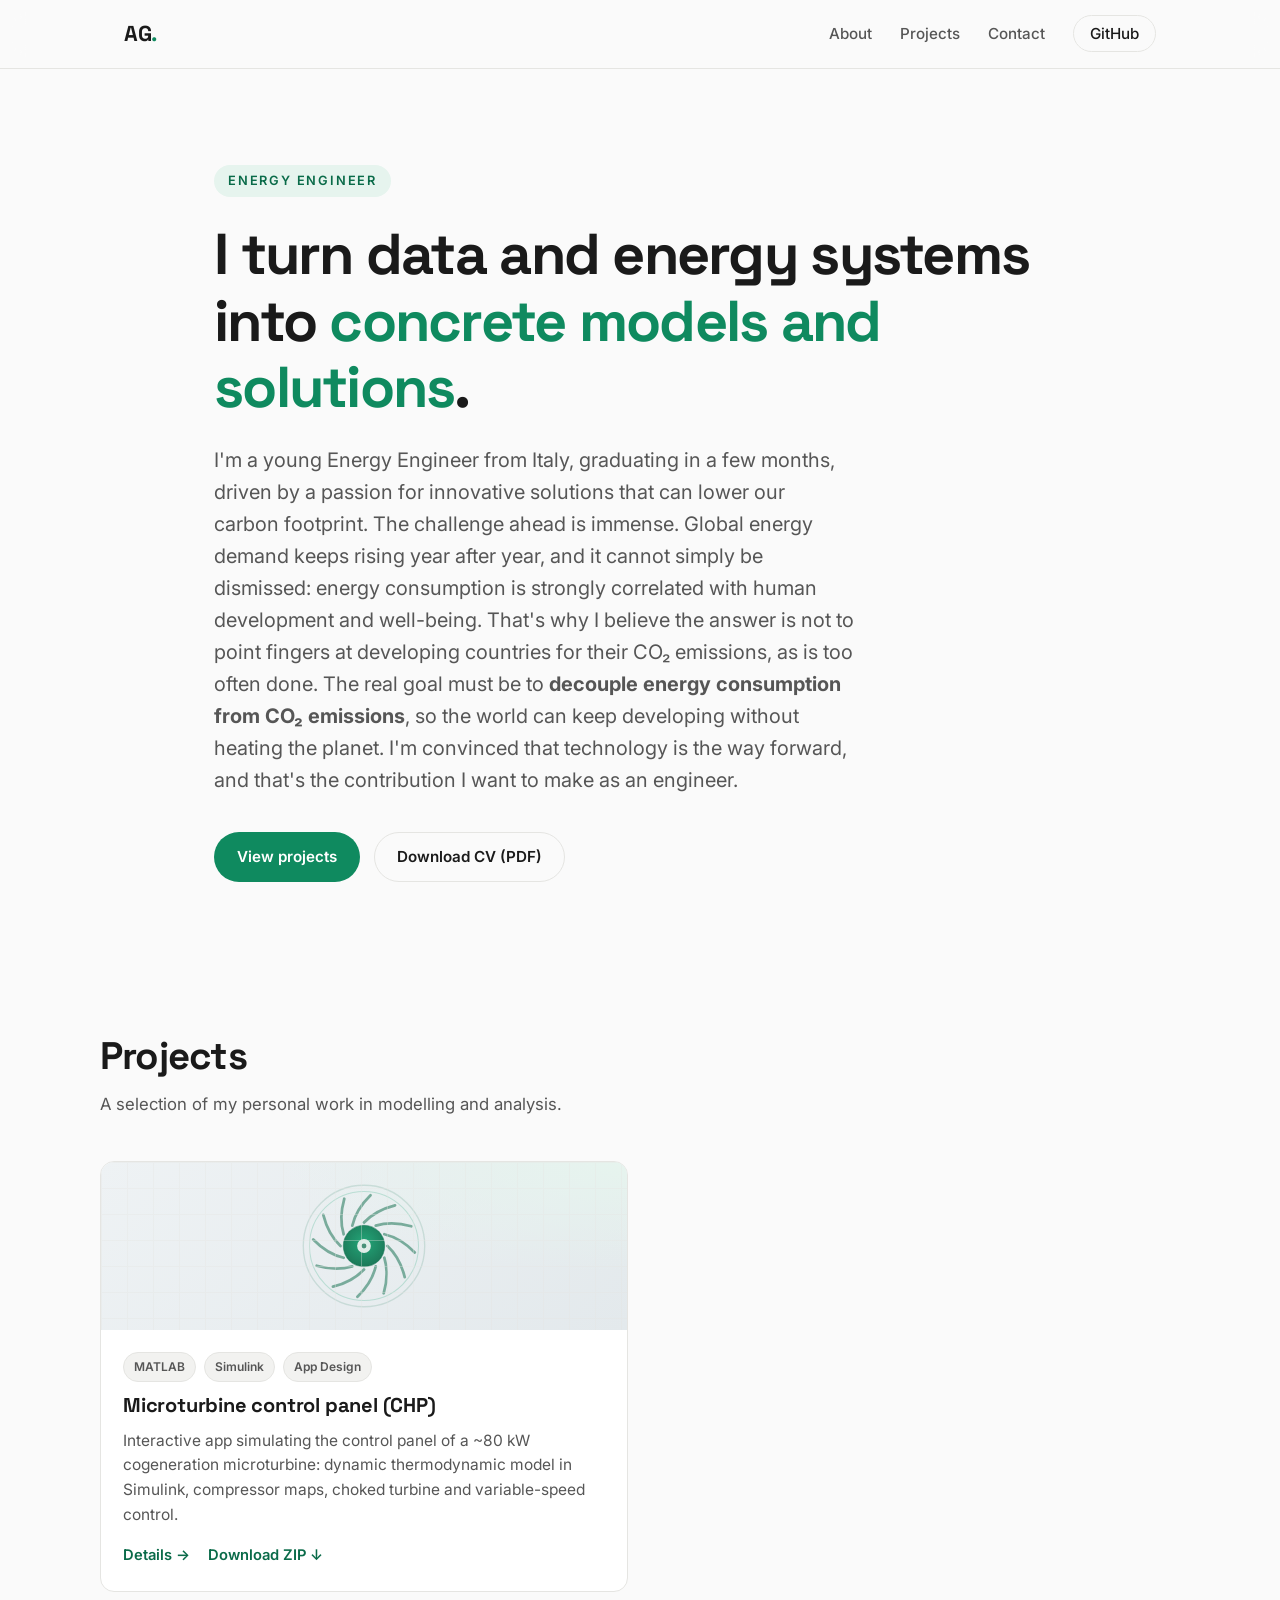
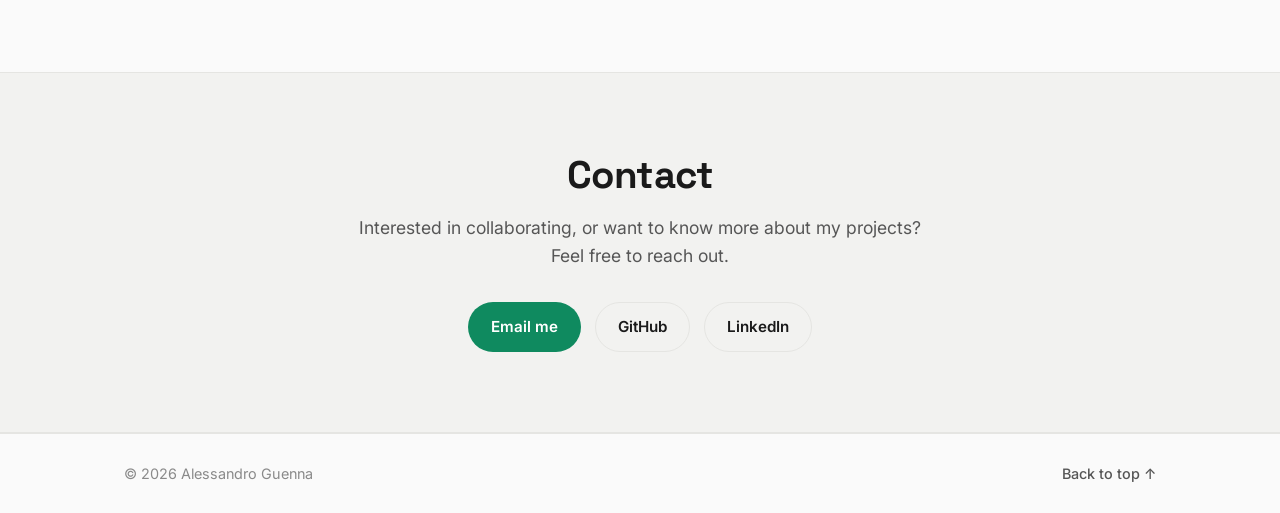
==== index.html @ 4138d8d6 "Add centrifugal-impeller illustration to project thumbnail Original SVG artwork (centrifugal compres" ====
<!DOCTYPE html>
<html lang="en">
<head>
  <meta charset="UTF-8" />
  <meta name="viewport" content="width=device-width, initial-scale=1.0" />
  <title>Alessandro Guenna — Energy Engineer</title>
  <meta name="description" content="Portfolio of Alessandro Guenna, energy engineer. Personal projects in modelling, simulation and data analysis with MATLAB and Python." />

  <!-- Open Graph (link preview) -->
  <meta property="og:title" content="Alessandro Guenna — Energy Engineer" />
  <meta property="og:description" content="Energy engineering projects with MATLAB and Python." />
  <meta property="og:type" content="website" />

  <link rel="preconnect" href="https://fonts.googleapis.com" />
  <link rel="preconnect" href="https://fonts.gstatic.com" crossorigin />
  <link href="https://fonts.googleapis.com/css2?family=Inter:wght@400;500;600;700&family=Space+Grotesk:wght@500;600;700&display=swap" rel="stylesheet" />
  <link rel="stylesheet" href="styles.css" />
</head>
<body>
  <!-- ===== Header / Navigation ===== -->
  <header class="site-header" id="top">
    <nav class="nav container">
      <a href="#top" class="nav__brand">AG<span class="nav__brand-dot">.</span></a>

      <button class="nav__toggle" aria-label="Open menu" aria-expanded="false">
        <span></span><span></span><span></span>
      </button>

      <ul class="nav__links">
        <li><a href="#about">About</a></li>
        <li><a href="#projects">Projects</a></li>
        <li><a href="#contact">Contact</a></li>
        <li><a href="https://github.com/alessandroGuenna" target="_blank" rel="noopener" class="nav__github">GitHub</a></li>
      </ul>
    </nav>
  </header>

  <main>
    <!-- ===== Hero / About ===== -->
    <section class="hero container" id="about">
      <p class="hero__eyebrow">Energy Engineer</p>
      <h1 class="hero__title">
        I turn data and energy systems<br />
        into <span class="accent">concrete models and solutions</span>.
      </h1>
      <p class="hero__lead">
        I'm a young Energy Engineer from Italy, graduating in a few months, driven by a
        passion for innovative solutions that can lower our carbon footprint. The challenge
        ahead is immense. Global energy demand keeps rising year after year, and it cannot
        simply be dismissed: energy consumption is strongly correlated with human development
        and well-being. That's why I believe the answer is not to point fingers at developing
        countries for their CO₂ emissions, as is too often done. The real goal must be to
        <strong>decouple energy consumption from CO₂ emissions</strong>, so the world can keep
        developing without heating the planet. I'm convinced that technology is the way
        forward, and that's the contribution I want to make as an engineer.
      </p>
      <div class="hero__actions">
        <a href="#projects" class="btn btn--primary">View projects</a>
        <a href="CV_alessandroGuenna.pdf" class="btn btn--ghost" download>Download CV (PDF)</a>
      </div>
    </section>

    <!-- ===== Projects ===== -->
    <section class="section container" id="projects">
      <div class="section__head">
        <h2 class="section__title">Projects</h2>
        <p class="section__subtitle">A selection of my personal work in modelling and analysis.</p>
      </div>

      <div class="projects">
        <!-- Project 1 -->
        <article class="project-card">
          <div class="project-card__thumb project-card__thumb--compressor" data-label="MATLAB"></div>
          <div class="project-card__body">
            <div class="project-card__tags">
              <span class="tag">MATLAB</span>
              <span class="tag">Simulink</span>
              <span class="tag">App Design</span>
            </div>
            <h3 class="project-card__title">Microturbine control panel (CHP)</h3>
            <p class="project-card__desc">
              Interactive app simulating the control panel of a ~80 kW cogeneration
              microturbine: dynamic thermodynamic model in Simulink, compressor
              maps, choked turbine and variable-speed control.
            </p>
            <div class="project-card__links">
              <a href="projects/microturbine/">Details →</a>
              <a href="projects/microturbine/microturbine-control-panel.zip" download>Download ZIP ↓</a>
            </div>
          </div>
        </article>
      </div>
    </section>

    <!-- ===== Contact ===== -->
    <section class="section section--alt" id="contact">
      <div class="container contact">
        <h2 class="section__title">Contact</h2>
        <p class="contact__lead">
          Interested in collaborating, or want to know more about my projects?
          Feel free to reach out.
        </p>
        <div class="contact__links">
          <a href="mailto:guennaalessandro@gmail.com" class="btn btn--primary">Email me</a>
          <a href="https://github.com/alessandroGuenna" target="_blank" rel="noopener" class="btn btn--ghost">GitHub</a>
          <a href="https://www.linkedin.com/in/alessandro-guenna/" target="_blank" rel="noopener" class="btn btn--ghost">LinkedIn</a>
        </div>
      </div>
    </section>
  </main>

  <!-- ===== Footer ===== -->
  <footer class="site-footer">
    <div class="container site-footer__inner">
      <span>© <span id="year"></span> Alessandro Guenna</span>
      <a href="#top" class="site-footer__top">Back to top ↑</a>
    </div>
  </footer>

  <script src="script.js"></script>
</body>
</html>
---- styles.css ----
/* ===================================================================
   Alessandro Guenna — Portfolio
   Stile minimale e pulito. Palette chiara con accento "energia".
   =================================================================== */

/* ----- Variabili di tema ----- */
:root {
  --bg: #fafafa;
  --bg-alt: #f2f2f0;
  --surface: #ffffff;
  --text: #1a1a1a;
  --text-soft: #565656;
  --text-faint: #8a8a8a;
  --border: #e5e5e2;
  --accent: #0f8a5f;          /* verde energia */
  --accent-soft: #e6f4ee;
  --accent-strong: #0a6b49;
  --radius: 14px;
  --radius-sm: 8px;
  --maxw: 1080px;
  --shadow: 0 1px 2px rgba(0,0,0,.04), 0 8px 24px rgba(0,0,0,.05);
  --font-sans: "Inter", system-ui, -apple-system, "Segoe UI", Roboto, sans-serif;
  --font-display: "Space Grotesk", var(--font-sans);
}

/* ----- Reset di base ----- */
*, *::before, *::after { box-sizing: border-box; }
html { scroll-behavior: smooth; scroll-padding-top: 80px; }
body {
  margin: 0;
  font-family: var(--font-sans);
  color: var(--text);
  background: var(--bg);
  line-height: 1.6;
  -webkit-font-smoothing: antialiased;
}
img { max-width: 100%; display: block; }
a { color: inherit; text-decoration: none; }
h1, h2, h3 { font-family: var(--font-display); line-height: 1.15; margin: 0; }

.container { width: 100%; max-width: var(--maxw); margin: 0 auto; padding: 0 24px; }

/* ----- Bottoni ----- */
.btn {
  display: inline-flex;
  align-items: center;
  gap: 8px;
  padding: 12px 22px;
  border-radius: 999px;
  font-weight: 600;
  font-size: .95rem;
  border: 1.5px solid transparent;
  transition: transform .15s ease, background .2s ease, border-color .2s ease, color .2s ease;
  cursor: pointer;
}
.btn:active { transform: translateY(1px); }
.btn--primary { background: var(--accent); color: #fff; }
.btn--primary:hover { background: var(--accent-strong); }
.btn--ghost { background: transparent; color: var(--text); border-color: var(--border); }
.btn--ghost:hover { border-color: var(--accent); color: var(--accent-strong); }

/* ===================================================================
   Header / Navigazione
   =================================================================== */
.site-header {
  position: sticky;
  top: 0;
  z-index: 50;
  background: rgba(250,250,250,.8);
  backdrop-filter: saturate(180%) blur(12px);
  border-bottom: 1px solid var(--border);
}
.nav { display: flex; align-items: center; justify-content: space-between; height: 68px; }
.nav__brand {
  font-family: var(--font-display);
  font-weight: 700;
  font-size: 1.35rem;
  letter-spacing: -.02em;
}
.nav__brand-dot { color: var(--accent); }
.nav__links { display: flex; align-items: center; gap: 28px; list-style: none; margin: 0; padding: 0; }
.nav__links a { font-size: .95rem; font-weight: 500; color: var(--text-soft); transition: color .2s ease; }
.nav__links a:hover { color: var(--text); }
.nav__github {
  padding: 8px 16px;
  border: 1.5px solid var(--border);
  border-radius: 999px;
  color: var(--text) !important;
}
.nav__github:hover { border-color: var(--accent); color: var(--accent-strong) !important; }

.nav__toggle { display: none; flex-direction: column; gap: 5px; background: none; border: none; cursor: pointer; padding: 6px; }
.nav__toggle span { width: 24px; height: 2px; background: var(--text); border-radius: 2px; transition: .25s; }

/* ===================================================================
   Hero
   =================================================================== */
.hero { padding: 96px 24px 72px; max-width: 900px; }
.hero__eyebrow {
  text-transform: uppercase;
  letter-spacing: .14em;
  font-size: .8rem;
  font-weight: 600;
  color: var(--accent-strong);
  background: var(--accent-soft);
  display: inline-block;
  padding: 6px 14px;
  border-radius: 999px;
  margin: 0 0 24px;
}
.hero__title { font-size: clamp(2.1rem, 5.5vw, 3.6rem); letter-spacing: -.03em; margin-bottom: 24px; }
.hero__title .accent { color: var(--accent); }
.hero__lead { font-size: clamp(1.05rem, 2vw, 1.25rem); color: var(--text-soft); max-width: 640px; margin: 0 0 36px; }
.hero__actions { display: flex; gap: 14px; flex-wrap: wrap; }

/* ===================================================================
   Sezioni generiche
   =================================================================== */
.section { padding: 80px 0; }
.section--alt { background: var(--bg-alt); border-top: 1px solid var(--border); border-bottom: 1px solid var(--border); }
.section__head { margin-bottom: 44px; }
.section__title { font-size: clamp(1.7rem, 3.5vw, 2.4rem); letter-spacing: -.02em; }
.section__subtitle { color: var(--text-soft); font-size: 1.05rem; margin: 12px 0 0; }

/* ===================================================================
   Progetti
   =================================================================== */
.projects { display: grid; grid-template-columns: repeat(2, 1fr); gap: 24px; }
.project-card {
  background: var(--surface);
  border: 1px solid var(--border);
  border-radius: var(--radius);
  overflow: hidden;
  display: flex;
  flex-direction: column;
  transition: transform .2s ease, box-shadow .2s ease, border-color .2s ease;
}
.project-card:hover { transform: translateY(-4px); box-shadow: var(--shadow); border-color: #d9d9d5; }

.project-card__thumb {
  height: 168px;
  position: relative;
  background:
    radial-gradient(120% 120% at 100% 0%, var(--accent-soft) 0%, transparent 55%),
    linear-gradient(135deg, #eef2f4 0%, #e3e9ec 100%);
  display: flex;
  align-items: center;
  justify-content: center;
}
.project-card__thumb::after {
  content: attr(data-label);
  font-family: var(--font-display);
  font-weight: 700;
  letter-spacing: .12em;
  font-size: 1.05rem;
  color: var(--accent-strong);
  opacity: .55;
}
/* Trama a griglia leggera sulla thumbnail */
.project-card__thumb::before {
  content: "";
  position: absolute;
  inset: 0;
  background-image:
    linear-gradient(var(--border) 1px, transparent 1px),
    linear-gradient(90deg, var(--border) 1px, transparent 1px);
  background-size: 26px 26px;
  opacity: .35;
}

.project-card__body { padding: 22px 22px 24px; display: flex; flex-direction: column; gap: 12px; flex: 1; }
.project-card__tags { display: flex; flex-wrap: wrap; gap: 8px; }
.tag {
  font-size: .75rem;
  font-weight: 600;
  color: var(--text-soft);
  background: var(--bg-alt);
  border: 1px solid var(--border);
  padding: 4px 10px;
  border-radius: 999px;
}
.project-card__title { font-size: 1.25rem; letter-spacing: -.01em; }
.project-card__desc { color: var(--text-soft); font-size: .97rem; margin: 0; flex: 1; }
.project-card__links { display: flex; gap: 18px; margin-top: 4px; }
.project-card__links a { font-weight: 600; font-size: .92rem; color: var(--accent-strong); transition: color .2s ease; }
.project-card__links a:hover { color: var(--text); }

/* Thumbnail con illustrazione (girante compressore) al posto della scritta */
.project-card__thumb--compressor {
  background:
    url('assets/compressor-impeller.svg') center / 138px no-repeat,
    radial-gradient(120% 120% at 100% 0%, var(--accent-soft) 0%, transparent 55%),
    linear-gradient(135deg, #eef2f4 0%, #e3e9ec 100%);
}
.project-card__thumb--compressor::after { content: none; }
.project-card:hover .project-card__thumb--compressor { background-size: 148px, auto, auto; transition: background-size .25s ease; }

/* ===================================================================
   Chi sono
   =================================================================== */
.about { display: grid; grid-template-columns: 1.4fr 1fr; gap: 48px; align-items: start; }
.about__text p { color: var(--text-soft); margin: 16px 0; }
.about__text .btn { margin-top: 12px; }
.about__facts { display: flex; flex-direction: column; gap: 14px; }
.fact {
  background: var(--surface);
  border: 1px solid var(--border);
  border-radius: var(--radius-sm);
  padding: 18px 20px;
}
.fact__num { display: block; font-family: var(--font-display); font-weight: 700; font-size: 1.3rem; color: var(--accent-strong); }
.fact__label { display: block; color: var(--text-soft); font-size: .9rem; margin-top: 2px; }

/* ===================================================================
   Competenze
   =================================================================== */
.skills { display: grid; grid-template-columns: repeat(3, 1fr); gap: 24px; }
.skill-group {
  background: var(--surface);
  border: 1px solid var(--border);
  border-radius: var(--radius);
  padding: 26px 24px;
}
.skill-group__title { font-size: 1.05rem; margin-bottom: 14px; }
.skill-list { list-style: none; margin: 0; padding: 0; display: flex; flex-direction: column; gap: 10px; }
.skill-list li { color: var(--text-soft); font-size: .97rem; padding-left: 20px; position: relative; }
.skill-list li::before { content: ""; position: absolute; left: 0; top: .62em; width: 8px; height: 8px; border-radius: 2px; background: var(--accent); }

/* ===================================================================
   Contatti
   =================================================================== */
.contact { text-align: center; max-width: 640px; }
.contact .section__title { margin-bottom: 0; }
.contact__lead { color: var(--text-soft); font-size: 1.1rem; margin: 16px auto 32px; }
.contact__links { display: flex; gap: 14px; justify-content: center; flex-wrap: wrap; }

/* ===================================================================
   Footer
   =================================================================== */
.site-footer { border-top: 1px solid var(--border); padding: 28px 0; background: var(--bg); }
.site-footer__inner { display: flex; align-items: center; justify-content: space-between; color: var(--text-faint); font-size: .9rem; }
.site-footer__top { color: var(--text-soft); font-weight: 500; }
.site-footer__top:hover { color: var(--accent-strong); }

/* ===================================================================
   Responsive
   =================================================================== */
@media (max-width: 820px) {
  .projects { grid-template-columns: 1fr; }
  .about { grid-template-columns: 1fr; gap: 32px; }
  .skills { grid-template-columns: 1fr; }

  .nav__toggle { display: flex; }
  .nav__links {
    position: absolute;
    top: 68px;
    left: 0;
    right: 0;
    background: var(--surface);
    border-bottom: 1px solid var(--border);
    flex-direction: column;
    align-items: flex-start;
    gap: 0;
    padding: 8px 24px 20px;
    box-shadow: var(--shadow);
    display: none;
  }
  .nav__links.is-open { display: flex; }
  .nav__links li { width: 100%; }
  .nav__links a { display: block; padding: 12px 0; width: 100%; }
  .nav__github { display: inline-block; margin-top: 8px; }
}

/* Rispetta le preferenze di riduzione del movimento */
@media (prefers-reduced-motion: reduce) {
  html { scroll-behavior: auto; }
  * { transition: none !important; }
}
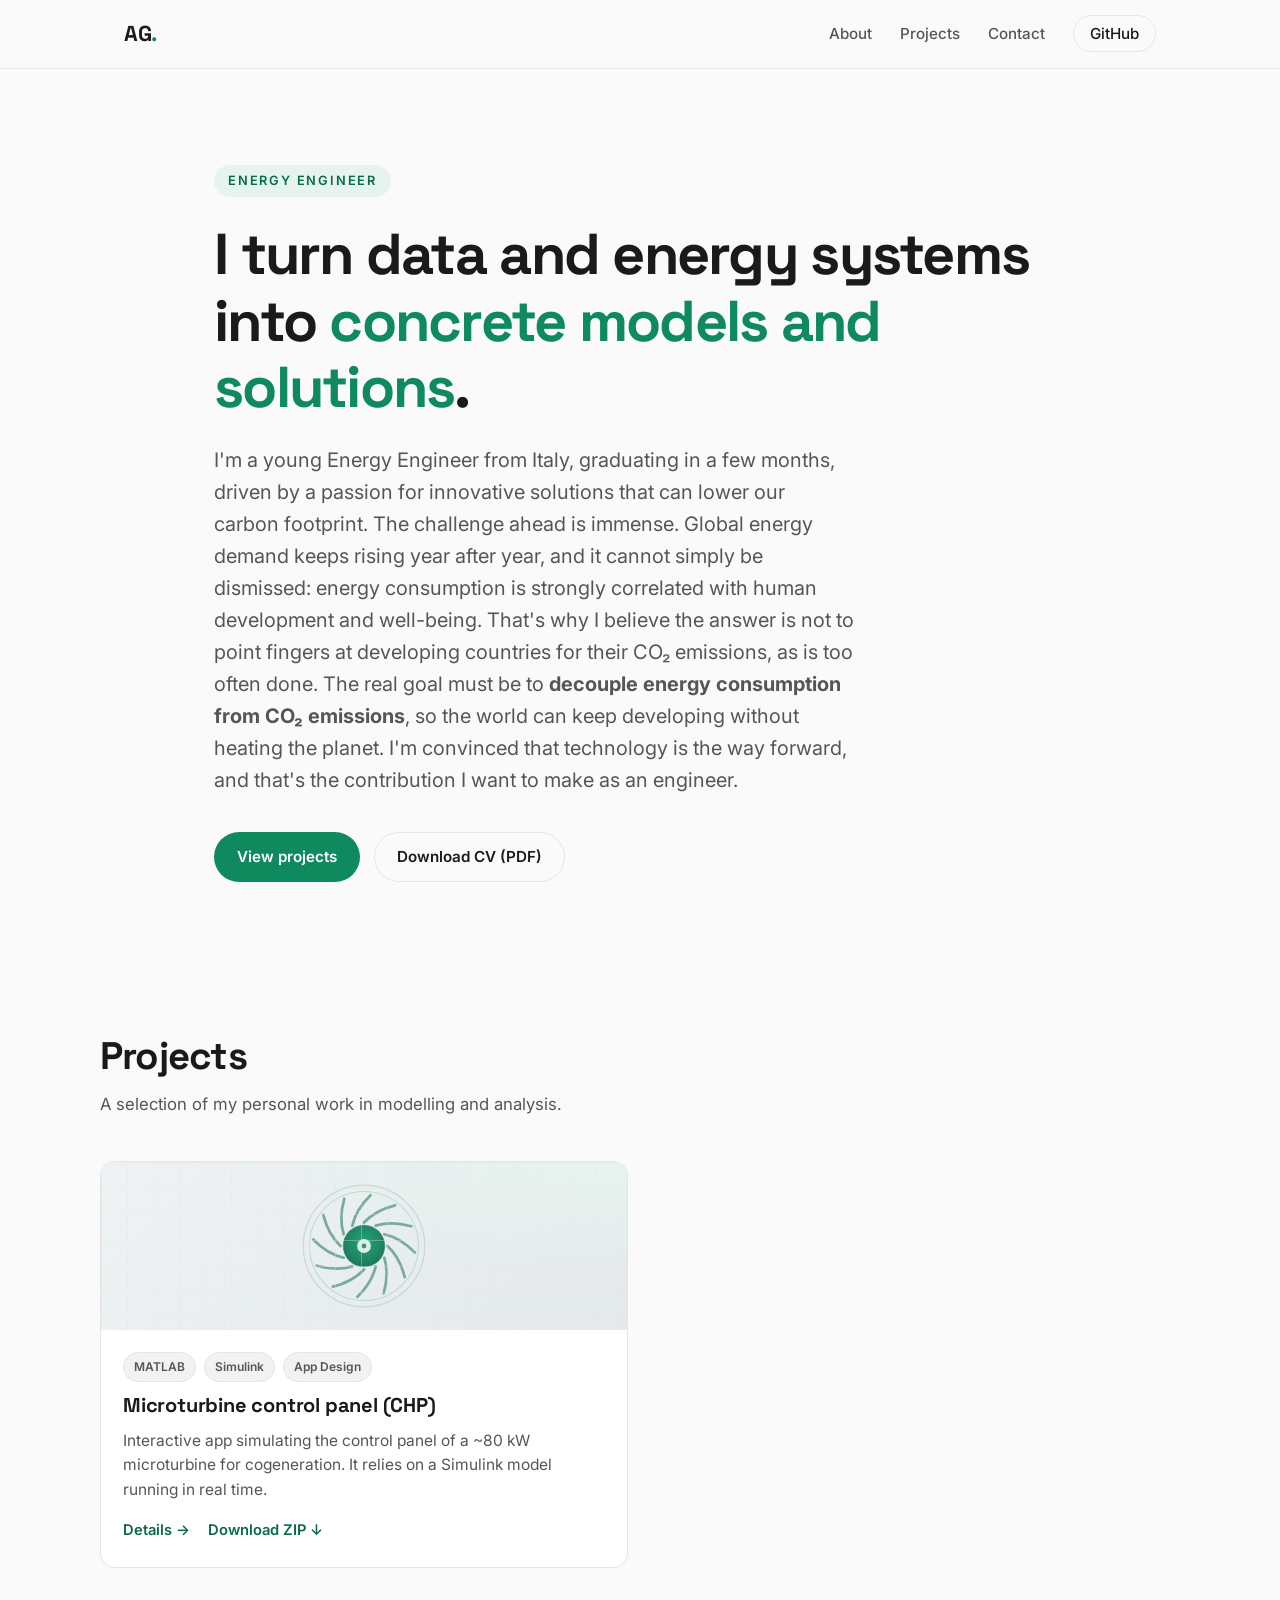
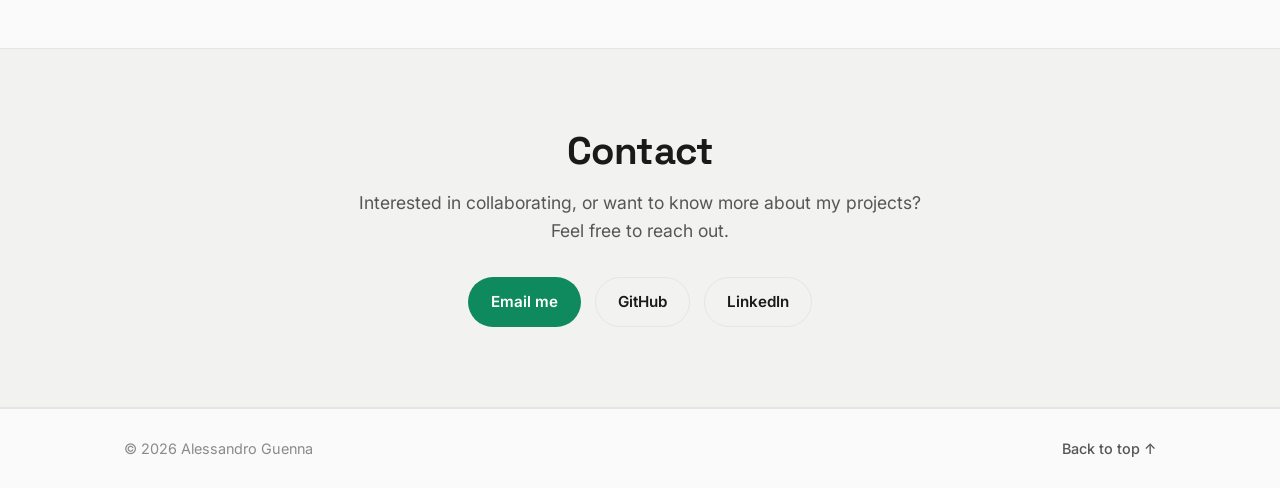
==== commit 4e442509: "Revise microturbine Part 1 and descriptions - Update home card and project intro descriptions - Rewr" ====
--- a/index.html
+++ b/index.html
@@ -79,9 +79,8 @@
             </div>
             <h3 class="project-card__title">Microturbine control panel (CHP)</h3>
             <p class="project-card__desc">
-              Interactive app simulating the control panel of a ~80 kW cogeneration
-              microturbine: dynamic thermodynamic model in Simulink, compressor
-              maps, choked turbine and variable-speed control.
+              Interactive app simulating the control panel of a ~80 kW microturbine
+              for cogeneration. It relies on a Simulink model running in real time.
             </p>
             <div class="project-card__links">
               <a href="projects/microturbine/">Details →</a>
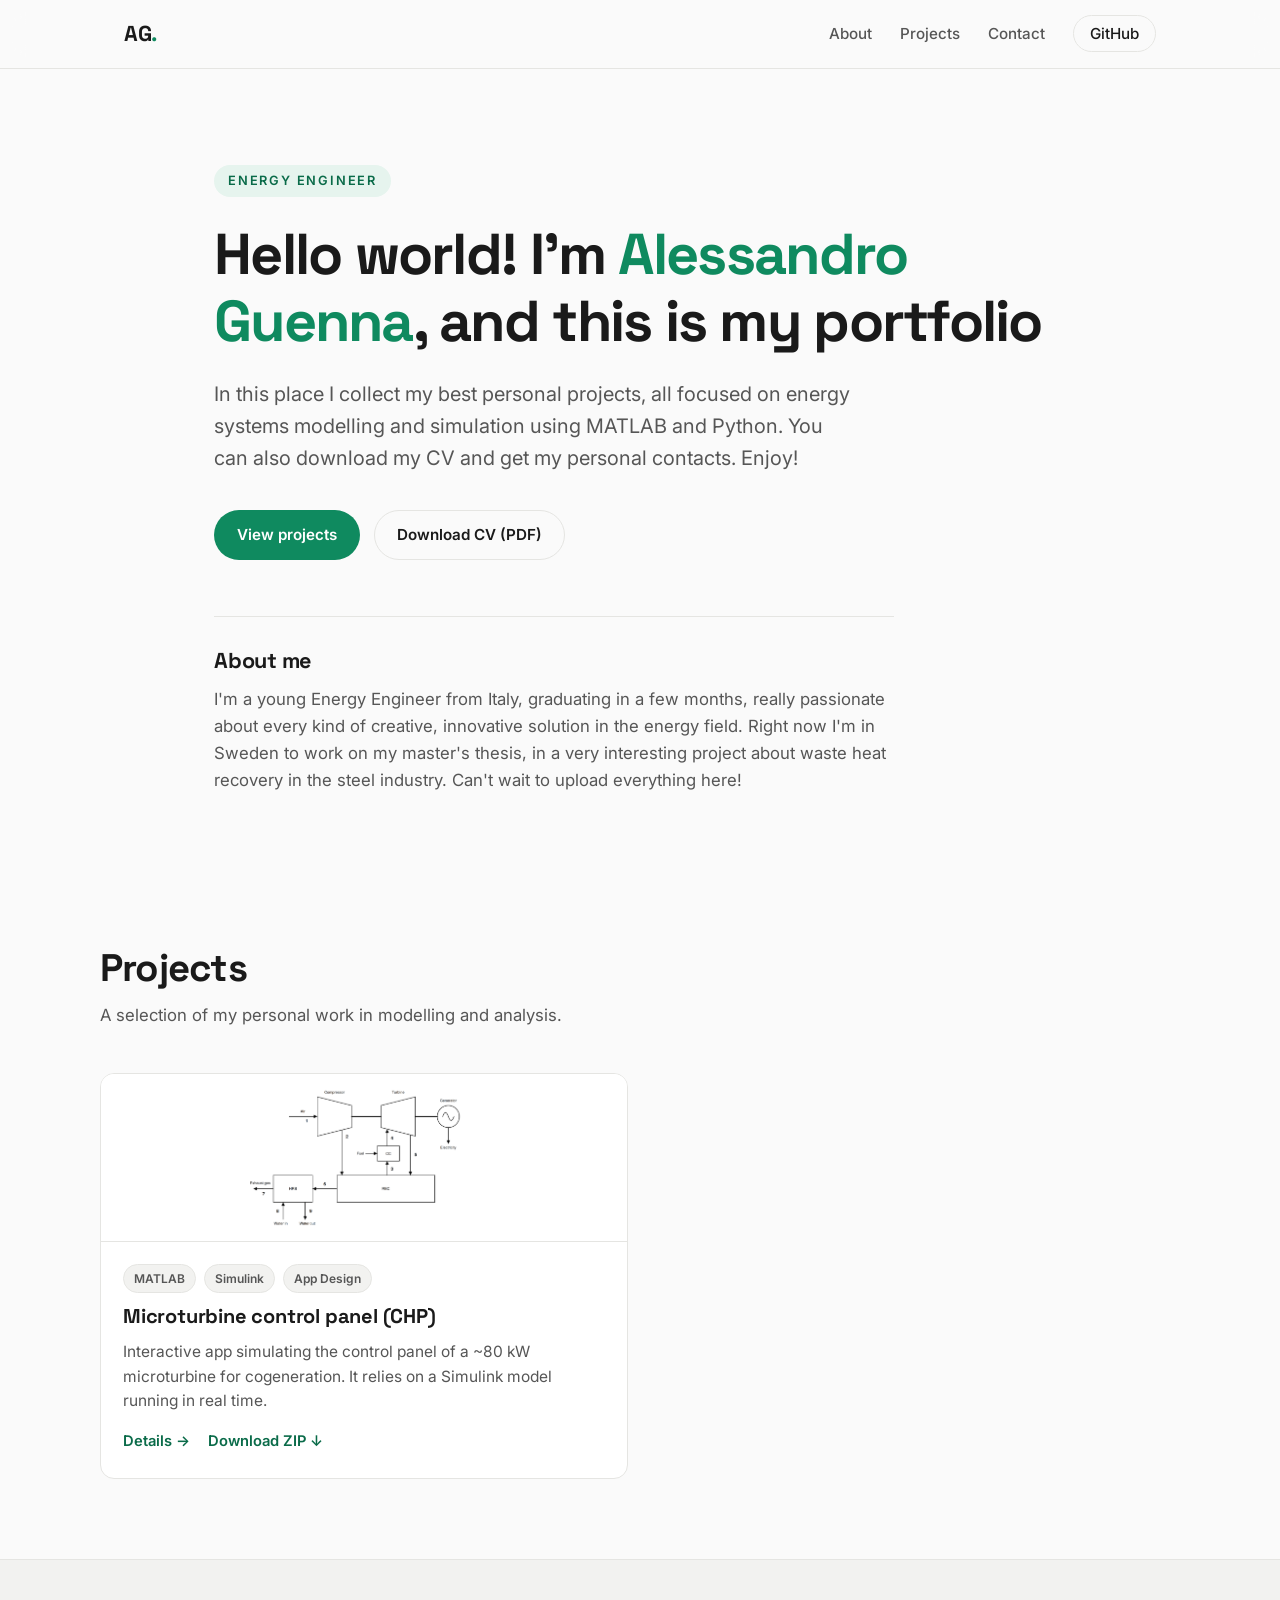
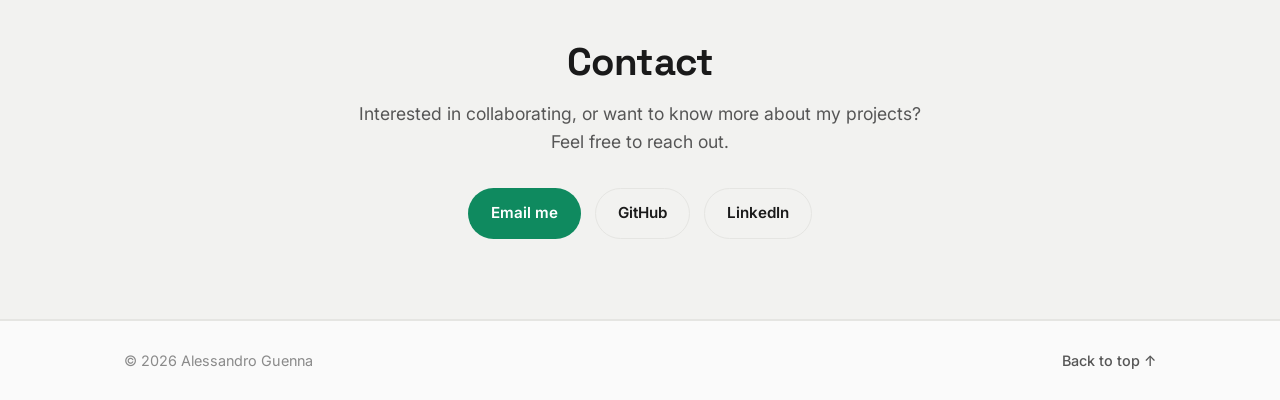
==== commit bad04ce1: "New plant diagram and homepage intro - Use the updated plant diagram (PNG) on the project page and a" ====
--- a/index.html
+++ b/index.html
@@ -40,23 +40,27 @@
     <section class="hero container" id="about">
       <p class="hero__eyebrow">Energy Engineer</p>
       <h1 class="hero__title">
-        I turn data and energy systems<br />
-        into <span class="accent">concrete models and solutions</span>.
+        Hello world! I'm <span class="accent">Alessandro Guenna</span>,
+        and this is my portfolio
       </h1>
       <p class="hero__lead">
-        I'm a young Energy Engineer from Italy, graduating in a few months, driven by a
-        passion for innovative solutions that can lower our carbon footprint. The challenge
-        ahead is immense. Global energy demand keeps rising year after year, and it cannot
-        simply be dismissed: energy consumption is strongly correlated with human development
-        and well-being. That's why I believe the answer is not to point fingers at developing
-        countries for their CO₂ emissions, as is too often done. The real goal must be to
-        <strong>decouple energy consumption from CO₂ emissions</strong>, so the world can keep
-        developing without heating the planet. I'm convinced that technology is the way
-        forward, and that's the contribution I want to make as an engineer.
+        In this place I collect my best personal projects, all focused on energy systems
+        modelling and simulation using MATLAB and Python. You can also download my CV and
+        get my personal contacts. Enjoy!
       </p>
       <div class="hero__actions">
         <a href="#projects" class="btn btn--primary">View projects</a>
         <a href="CV_alessandroGuenna.pdf" class="btn btn--ghost" download>Download CV (PDF)</a>
+      </div>
+
+      <div class="hero__about">
+        <h2 class="hero__about-title">About me</h2>
+        <p>
+          I'm a young Energy Engineer from Italy, graduating in a few months, really passionate
+          about every kind of creative, innovative solution in the energy field. Right now I'm in
+          Sweden to work on my master's thesis, in a very interesting project about waste heat
+          recovery in the steel industry. Can't wait to upload everything here!
+        </p>
       </div>
     </section>
 
@@ -70,7 +74,7 @@
       <div class="projects">
         <!-- Project 1 -->
         <article class="project-card">
-          <div class="project-card__thumb project-card__thumb--compressor" data-label="MATLAB"></div>
+          <div class="project-card__thumb project-card__thumb--diagram" data-label="MATLAB"></div>
           <div class="project-card__body">
             <div class="project-card__tags">
               <span class="tag">MATLAB</span>
--- a/styles.css
+++ b/styles.css
@@ -112,6 +112,9 @@
 .hero__title .accent { color: var(--accent); }
 .hero__lead { font-size: clamp(1.05rem, 2vw, 1.25rem); color: var(--text-soft); max-width: 640px; margin: 0 0 36px; }
 .hero__actions { display: flex; gap: 14px; flex-wrap: wrap; }
+.hero__about { margin-top: 56px; padding-top: 32px; border-top: 1px solid var(--border); max-width: 680px; }
+.hero__about-title { font-size: 1.35rem; letter-spacing: -.01em; margin-bottom: 12px; }
+.hero__about p { color: var(--text-soft); font-size: 1.05rem; margin: 0; }
 
 /* ===================================================================
    Sezioni generiche
@@ -185,15 +188,15 @@
 .project-card__links a { font-weight: 600; font-size: .92rem; color: var(--accent-strong); transition: color .2s ease; }
 .project-card__links a:hover { color: var(--text); }
 
-/* Thumbnail con illustrazione (girante compressore) al posto della scritta */
-.project-card__thumb--compressor {
-  background:
-    url('assets/compressor-impeller.svg') center / 138px no-repeat,
-    radial-gradient(120% 120% at 100% 0%, var(--accent-soft) 0%, transparent 55%),
-    linear-gradient(135deg, #eef2f4 0%, #e3e9ec 100%);
-}
-.project-card__thumb--compressor::after { content: none; }
-.project-card:hover .project-card__thumb--compressor { background-size: 148px, auto, auto; transition: background-size .25s ease; }
+/* Thumbnail con lo schema d'impianto al posto della scritta */
+.project-card__thumb--diagram {
+  background: #fff url('projects/microturbine/assets/plant-diagram.png') center / contain no-repeat;
+  background-origin: content-box;
+  padding: 12px 16px;
+  border-bottom: 1px solid var(--border);
+}
+.project-card__thumb--diagram::before,
+.project-card__thumb--diagram::after { content: none; }
 
 /* ===================================================================
    Chi sono
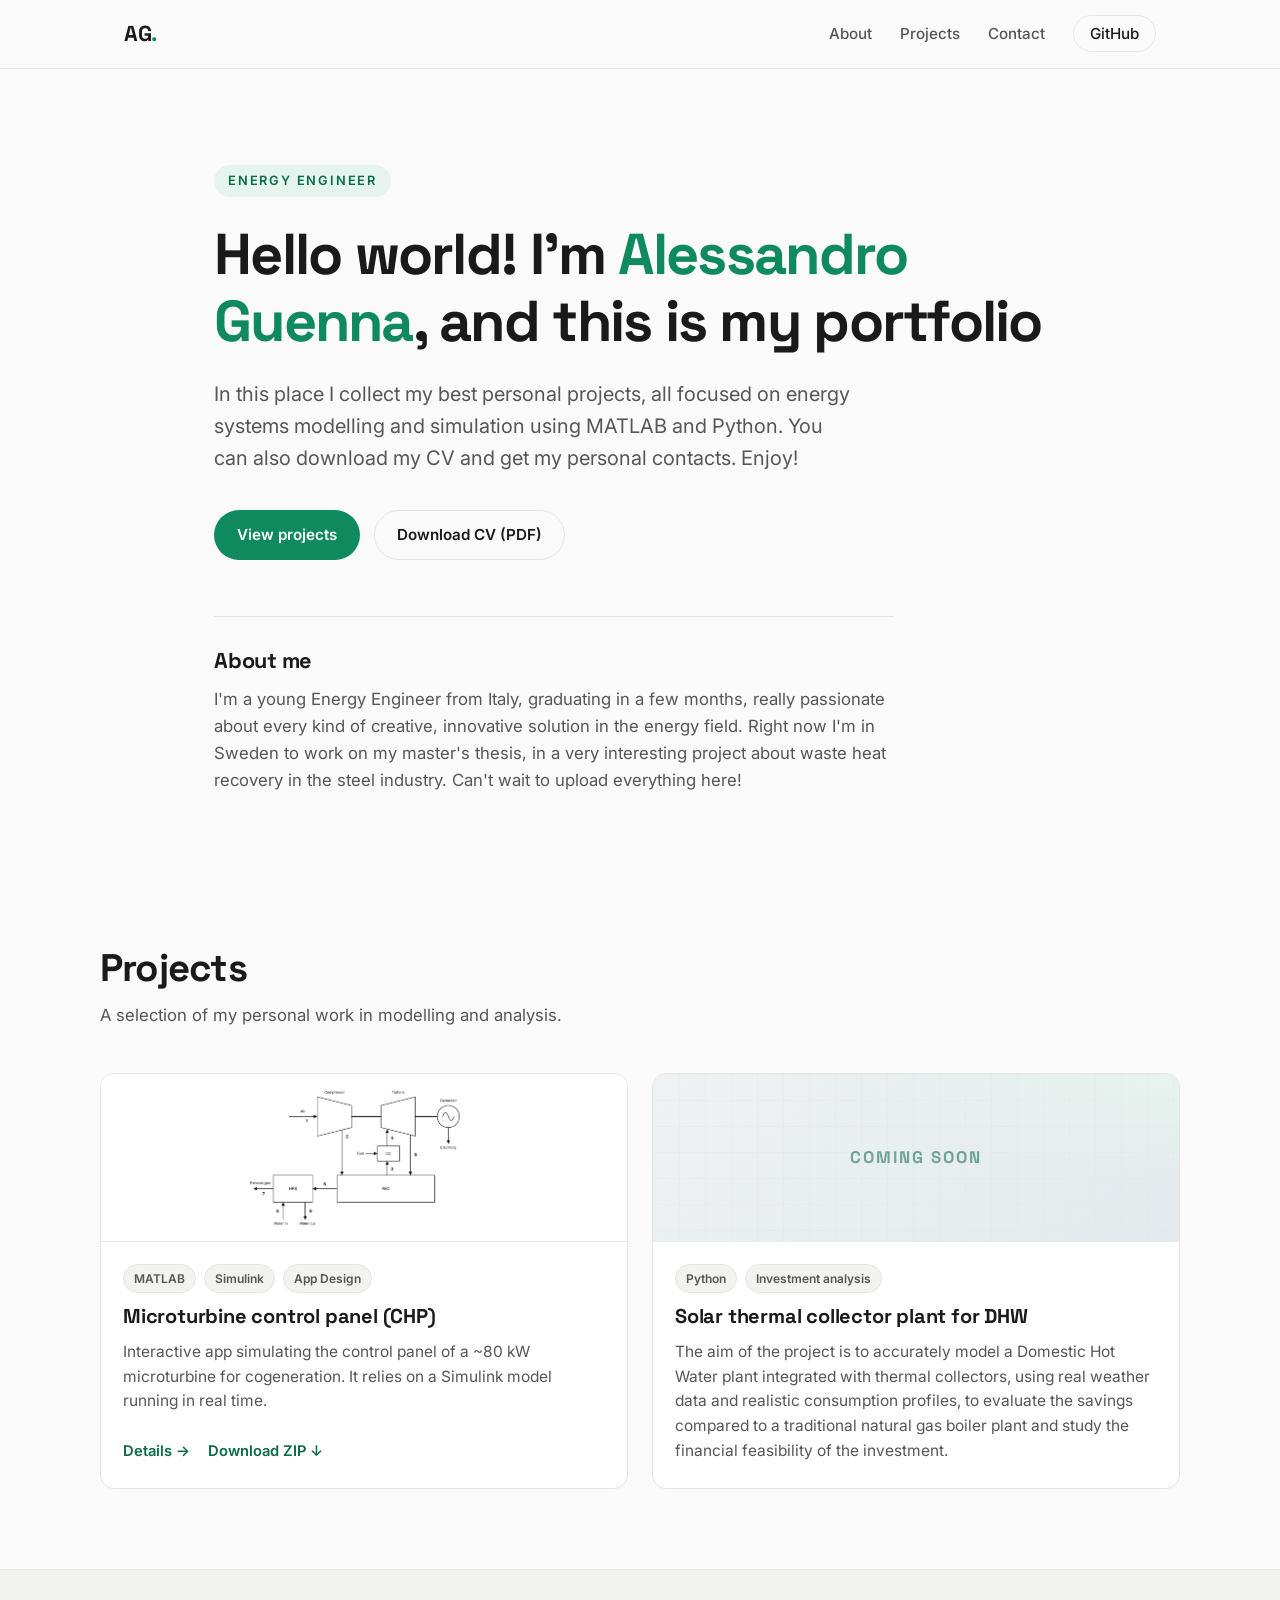
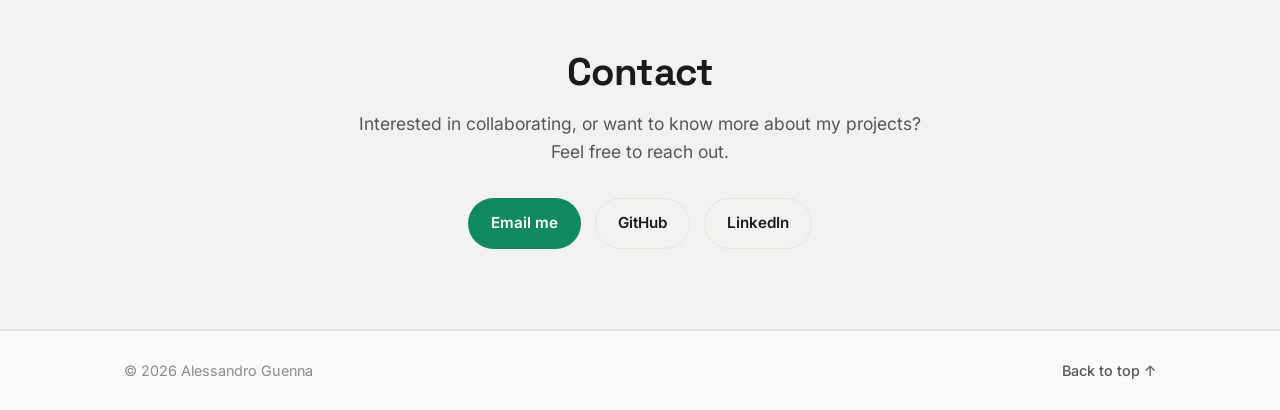
==== commit b41923ca: "Add "coming soon" card for the solar thermal DHW project Co-Authored-By: Claude Opus 5.5 <noreply@an" ====
--- a/index.html
+++ b/index.html
@@ -92,6 +92,24 @@
             </div>
           </div>
         </article>
+
+        <!-- Project 2 (in progress) -->
+        <article class="project-card">
+          <div class="project-card__thumb" data-label="COMING SOON"></div>
+          <div class="project-card__body">
+            <div class="project-card__tags">
+              <span class="tag">Python</span>
+              <span class="tag">Investment analysis</span>
+            </div>
+            <h3 class="project-card__title">Solar thermal collector plant for DHW</h3>
+            <p class="project-card__desc">
+              The aim of the project is to accurately model a Domestic Hot Water plant integrated
+              with thermal collectors, using real weather data and realistic consumption profiles,
+              to evaluate the savings compared to a traditional natural gas boiler plant and study
+              the financial feasibility of the investment.
+            </p>
+          </div>
+        </article>
       </div>
     </section>
 
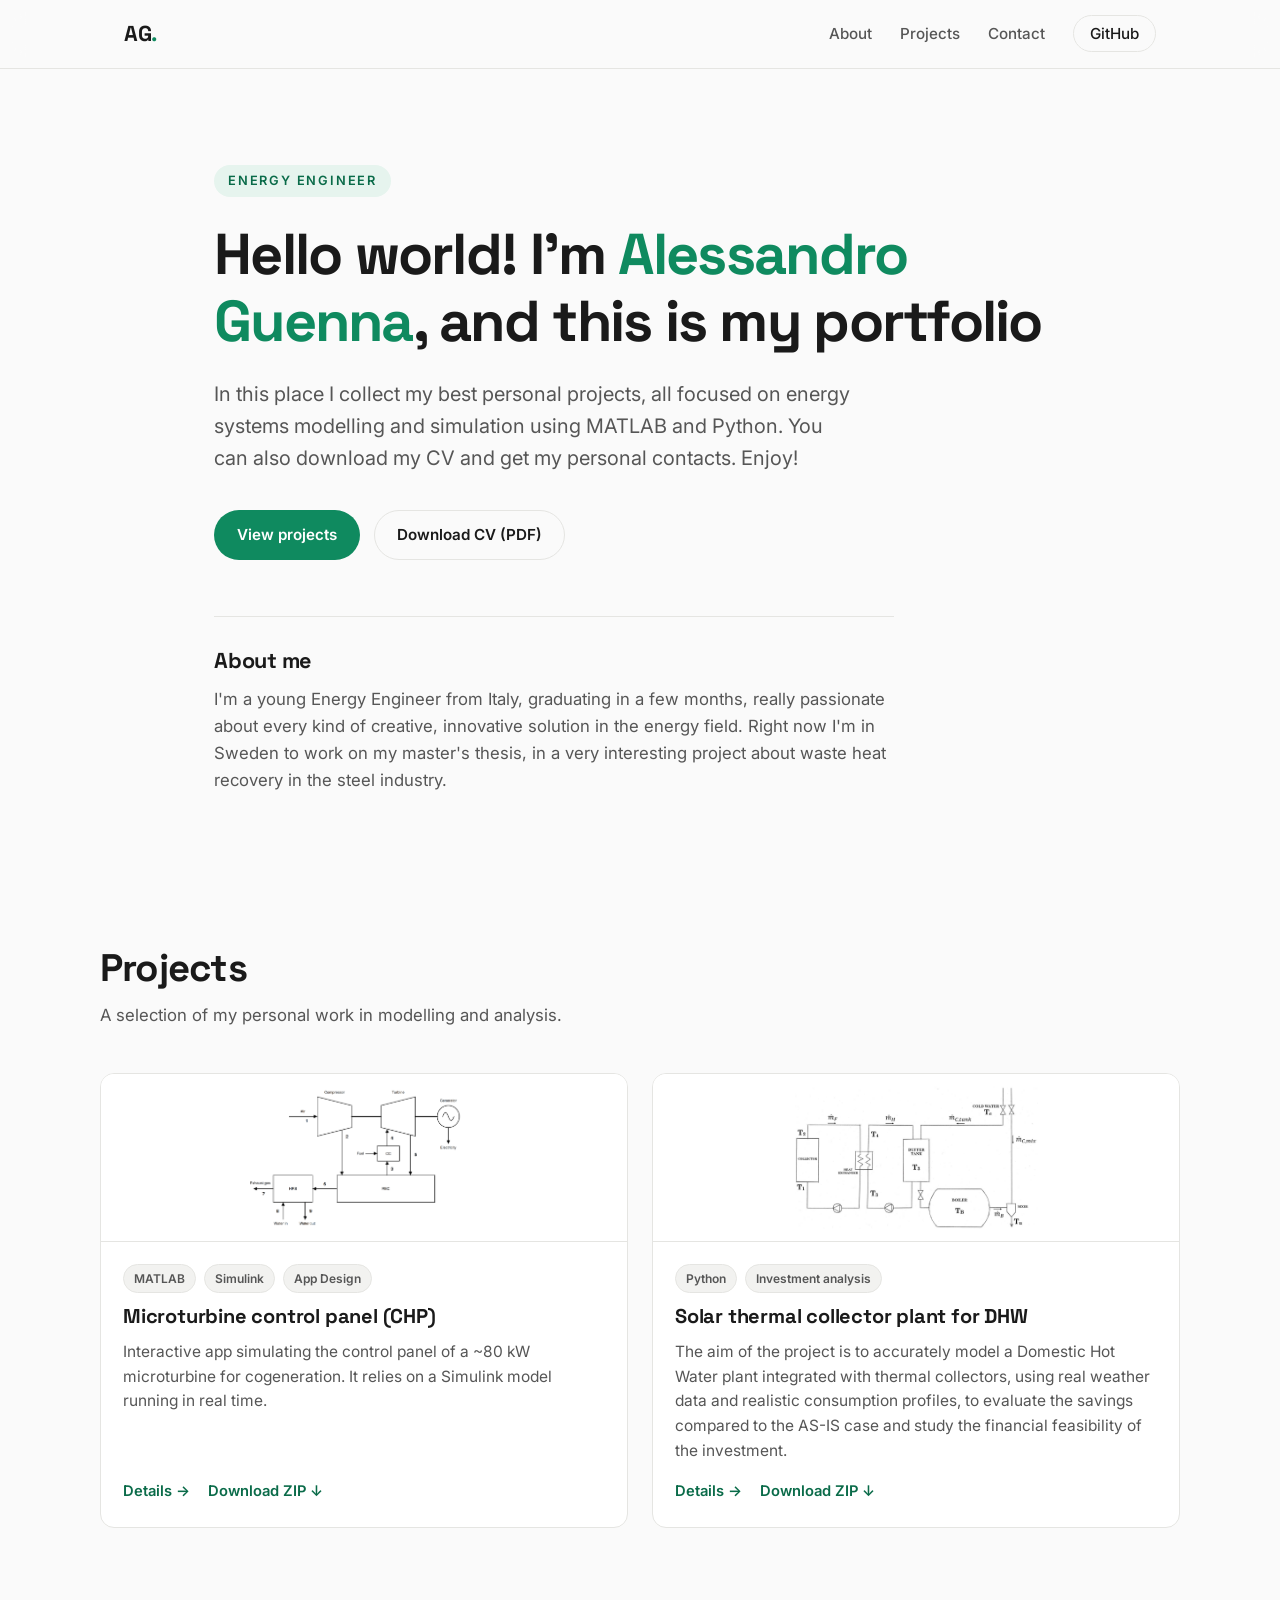
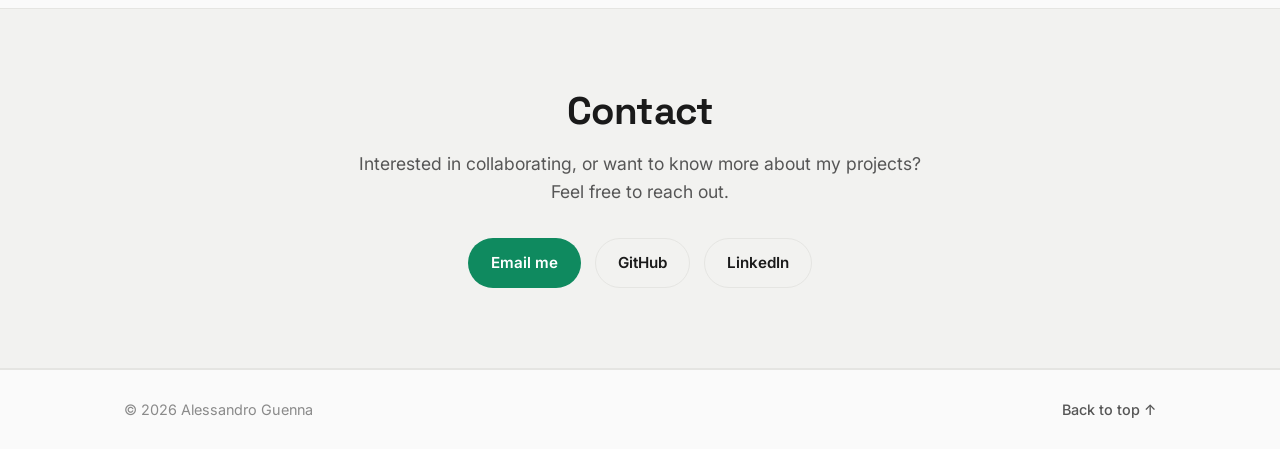
==== commit 09b8429b: "Add solar thermal DHW project page and update home Co-Authored-By: Claude Opus 5.5 <noreply@anthropi" ====
--- a/index.html
+++ b/index.html
@@ -59,7 +59,7 @@
           I'm a young Energy Engineer from Italy, graduating in a few months, really passionate
           about every kind of creative, innovative solution in the energy field. Right now I'm in
           Sweden to work on my master's thesis, in a very interesting project about waste heat
-          recovery in the steel industry. Can't wait to upload everything here!
+          recovery in the steel industry.
         </p>
       </div>
     </section>
@@ -93,9 +93,9 @@
           </div>
         </article>
 
-        <!-- Project 2 (in progress) -->
+        <!-- Project 2 -->
         <article class="project-card">
-          <div class="project-card__thumb" data-label="COMING SOON"></div>
+          <div class="project-card__thumb project-card__thumb--diagram project-card__thumb--dhw"></div>
           <div class="project-card__body">
             <div class="project-card__tags">
               <span class="tag">Python</span>
@@ -105,9 +105,13 @@
             <p class="project-card__desc">
               The aim of the project is to accurately model a Domestic Hot Water plant integrated
               with thermal collectors, using real weather data and realistic consumption profiles,
-              to evaluate the savings compared to a traditional natural gas boiler plant and study
-              the financial feasibility of the investment.
+              to evaluate the savings compared to the AS-IS case and study the financial feasibility
+              of the investment.
             </p>
+            <div class="project-card__links">
+              <a href="projects/thermal-collector/">Details →</a>
+              <a href="projects/thermal-collector/solar-thermal-dhw.zip" download>Download ZIP ↓</a>
+            </div>
           </div>
         </article>
       </div>
--- a/styles.css
+++ b/styles.css
@@ -197,6 +197,7 @@
 }
 .project-card__thumb--diagram::before,
 .project-card__thumb--diagram::after { content: none; }
+.project-card__thumb--dhw { background-image: url('projects/thermal-collector/assets/plant_scheme_thumb.jpg'); }
 
 /* ===================================================================
    Chi sono
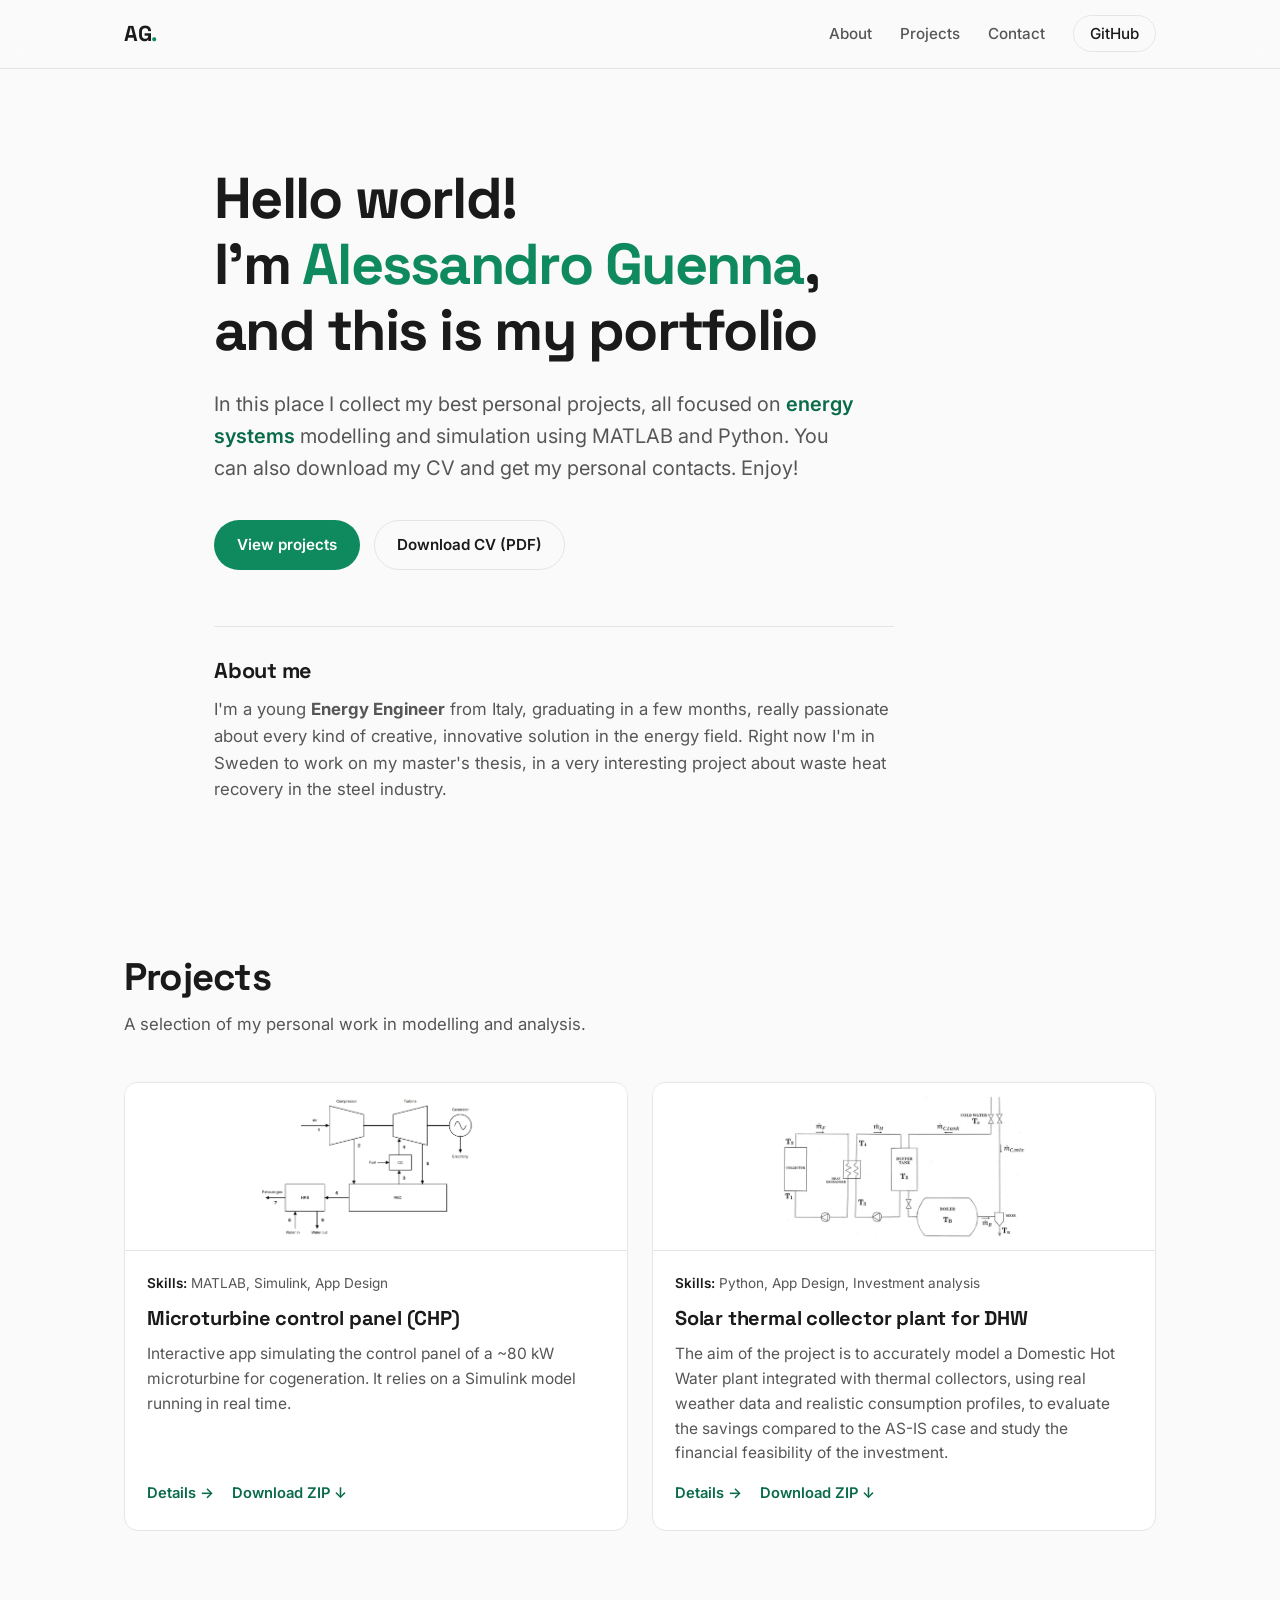
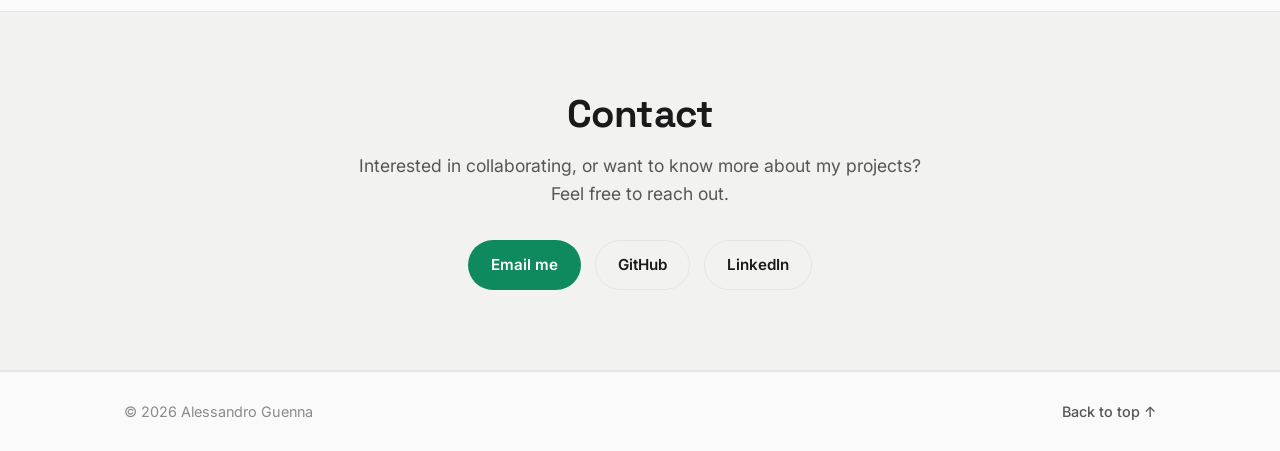
==== commit 136032b5: "Remove pill labels, restyle hero and fix projects section padding Co-Authored-By: Claude Opus 5.5 <n" ====
--- a/index.html
+++ b/index.html
@@ -38,13 +38,13 @@
   <main>
     <!-- ===== Hero / About ===== -->
     <section class="hero container" id="about">
-      <p class="hero__eyebrow">Energy Engineer</p>
       <h1 class="hero__title">
-        Hello world! I'm <span class="accent">Alessandro Guenna</span>,
+        Hello world!<br />
+        I'm <span class="accent">Alessandro Guenna</span>,<br />
         and this is my portfolio
       </h1>
       <p class="hero__lead">
-        In this place I collect my best personal projects, all focused on energy systems
+        In this place I collect my best personal projects, all focused on <strong>energy systems</strong>
         modelling and simulation using MATLAB and Python. You can also download my CV and
         get my personal contacts. Enjoy!
       </p>
@@ -56,7 +56,7 @@
       <div class="hero__about">
         <h2 class="hero__about-title">About me</h2>
         <p>
-          I'm a young Energy Engineer from Italy, graduating in a few months, really passionate
+          I'm a young <strong>Energy Engineer</strong> from Italy, graduating in a few months, really passionate
           about every kind of creative, innovative solution in the energy field. Right now I'm in
           Sweden to work on my master's thesis, in a very interesting project about waste heat
           recovery in the steel industry.
@@ -76,11 +76,7 @@
         <article class="project-card">
           <div class="project-card__thumb project-card__thumb--diagram" data-label="MATLAB"></div>
           <div class="project-card__body">
-            <div class="project-card__tags">
-              <span class="tag">MATLAB</span>
-              <span class="tag">Simulink</span>
-              <span class="tag">App Design</span>
-            </div>
+            <p class="project-card__skills"><span>Skills:</span> MATLAB, Simulink, App Design</p>
             <h3 class="project-card__title">Microturbine control panel (CHP)</h3>
             <p class="project-card__desc">
               Interactive app simulating the control panel of a ~80 kW microturbine
@@ -97,10 +93,7 @@
         <article class="project-card">
           <div class="project-card__thumb project-card__thumb--diagram project-card__thumb--dhw"></div>
           <div class="project-card__body">
-            <div class="project-card__tags">
-              <span class="tag">Python</span>
-              <span class="tag">Investment analysis</span>
-            </div>
+            <p class="project-card__skills"><span>Skills:</span> Python, App Design, Investment analysis</p>
             <h3 class="project-card__title">Solar thermal collector plant for DHW</h3>
             <p class="project-card__desc">
               The aim of the project is to accurately model a Domestic Hot Water plant integrated
--- a/styles.css
+++ b/styles.css
@@ -96,21 +96,10 @@
    Hero
    =================================================================== */
 .hero { padding: 96px 24px 72px; max-width: 900px; }
-.hero__eyebrow {
-  text-transform: uppercase;
-  letter-spacing: .14em;
-  font-size: .8rem;
-  font-weight: 600;
-  color: var(--accent-strong);
-  background: var(--accent-soft);
-  display: inline-block;
-  padding: 6px 14px;
-  border-radius: 999px;
-  margin: 0 0 24px;
-}
 .hero__title { font-size: clamp(2.1rem, 5.5vw, 3.6rem); letter-spacing: -.03em; margin-bottom: 24px; }
 .hero__title .accent { color: var(--accent); }
 .hero__lead { font-size: clamp(1.05rem, 2vw, 1.25rem); color: var(--text-soft); max-width: 640px; margin: 0 0 36px; }
+.hero__lead strong { color: var(--accent-strong); font-weight: 600; }
 .hero__actions { display: flex; gap: 14px; flex-wrap: wrap; }
 .hero__about { margin-top: 56px; padding-top: 32px; border-top: 1px solid var(--border); max-width: 680px; }
 .hero__about-title { font-size: 1.35rem; letter-spacing: -.01em; margin-bottom: 12px; }
@@ -119,7 +108,7 @@
 /* ===================================================================
    Sezioni generiche
    =================================================================== */
-.section { padding: 80px 0; }
+.section { padding-top: 80px; padding-bottom: 80px; }
 .section--alt { background: var(--bg-alt); border-top: 1px solid var(--border); border-bottom: 1px solid var(--border); }
 .section__head { margin-bottom: 44px; }
 .section__title { font-size: clamp(1.7rem, 3.5vw, 2.4rem); letter-spacing: -.02em; }
@@ -172,16 +161,8 @@
 }
 
 .project-card__body { padding: 22px 22px 24px; display: flex; flex-direction: column; gap: 12px; flex: 1; }
-.project-card__tags { display: flex; flex-wrap: wrap; gap: 8px; }
-.tag {
-  font-size: .75rem;
-  font-weight: 600;
-  color: var(--text-soft);
-  background: var(--bg-alt);
-  border: 1px solid var(--border);
-  padding: 4px 10px;
-  border-radius: 999px;
-}
+.project-card__skills { font-size: .85rem; color: var(--text-soft); margin: 0; }
+.project-card__skills span { font-weight: 600; color: var(--text); }
 .project-card__title { font-size: 1.25rem; letter-spacing: -.01em; }
 .project-card__desc { color: var(--text-soft); font-size: .97rem; margin: 0; flex: 1; }
 .project-card__links { display: flex; gap: 18px; margin-top: 4px; }
